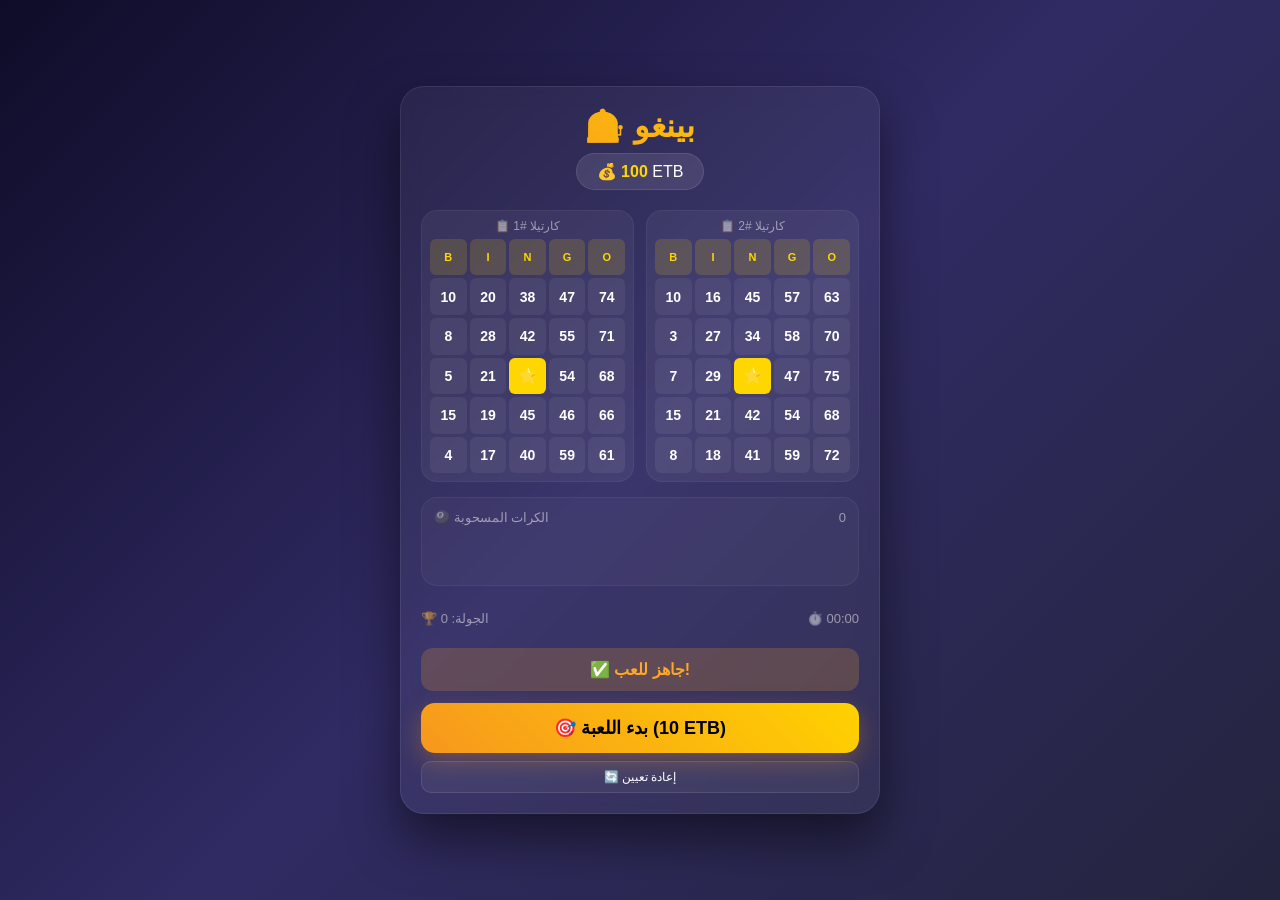
==== bingo_bot/index.html @ c43c43f7 "تطبيق البنغو" ====
<!DOCTYPE html>
<html lang="ar">
<head>
    <meta charset="UTF-8">
    <meta name="viewport" content="width=device-width, initial-scale=1.0">
    <title>🎰 بينغو</title>
    <style>
        * { margin: 0; padding: 0; box-sizing: border-box; }
        body {
            font-family: 'Segoe UI', Tahoma, Geneva, Verdana, sans-serif;
            background: linear-gradient(135deg, #0f0c29, #302b63, #24243e);
            color: #fff;
            min-height: 100vh;
            padding: 15px;
            display: flex;
            justify-content: center;
            align-items: center;
        }
        .container {
            max-width: 480px;
            width: 100%;
            background: rgba(255,255,255,0.05);
            border-radius: 24px;
            padding: 20px;
            backdrop-filter: blur(10px);
            border: 1px solid rgba(255,255,255,0.08);
            box-shadow: 0 25px 50px rgba(0,0,0,0.5);
        }
        .header {
            text-align: center;
            margin-bottom: 20px;
        }
        .header h1 {
            font-size: 32px;
            margin: 0;
            background: linear-gradient(45deg, #f7971e, #ffd200);
            -webkit-background-clip: text;
            -webkit-text-fill-color: transparent;
        }
        .balance {
            background: rgba(255,255,255,0.1);
            padding: 8px 20px;
            border-radius: 30px;
            display: inline-block;
            font-size: 16px;
            margin-top: 8px;
            border: 1px solid rgba(255,255,255,0.1);
        }
        .balance span { color: #ffd700; font-weight: bold; }
        .cartela-container {
            display: grid;
            grid-template-columns: 1fr 1fr;
            gap: 12px;
            margin: 15px 0;
        }
        .cartela-wrapper {
            background: rgba(255,255,255,0.05);
            border-radius: 16px;
            padding: 8px;
            border: 1px solid rgba(255,255,255,0.05);
        }
        .cartela-title {
            text-align: center;
            font-size: 12px;
            color: rgba(255,255,255,0.5);
            margin-bottom: 6px;
        }
        .cartela {
            display: grid;
            grid-template-columns: repeat(5, 1fr);
            gap: 3px;
        }
        .cell {
            aspect-ratio: 1;
            display: flex;
            align-items: center;
            justify-content: center;
            font-size: 14px;
            font-weight: 600;
            background: rgba(255,255,255,0.06);
            border-radius: 6px;
            transition: all 0.3s;
        }
        .cell.label {
            background: rgba(255,215,0,0.15);
            font-size: 11px;
            color: #ffd700;
        }
        .cell.free {
            background: #ffd700;
            color: #000;
            font-size: 16px;
        }
        .cell.marked {
            background: #00e676;
            color: #000;
            transform: scale(0.92);
            box-shadow: 0 0 20px rgba(0,230,118,0.3);
        }
        .cell.bingo {
            background: #ff1744;
            color: #fff;
            animation: pulse 0.5s infinite;
            box-shadow: 0 0 30px rgba(255,23,68,0.5);
        }
        @keyframes pulse {
            0%, 100% { transform: scale(1); }
            50% { transform: scale(1.1); }
        }
        .drawn-area {
            margin: 15px 0;
            padding: 12px;
            background: rgba(255,255,255,0.03);
            border-radius: 16px;
            border: 1px solid rgba(255,255,255,0.05);
        }
        .drawn-title {
            font-size: 13px;
            color: rgba(255,255,255,0.5);
            margin-bottom: 8px;
            display: flex;
            justify-content: space-between;
        }
        .drawn-numbers {
            display: flex;
            flex-wrap: wrap;
            gap: 6px;
            min-height: 40px;
            justify-content: center;
        }
        .ball {
            background: linear-gradient(145deg, #ff6b6b, #c0392b);
            width: 34px;
            height: 34px;
            border-radius: 50%;
            display: flex;
            align-items: center;
            justify-content: center;
            font-weight: 700;
            font-size: 13px;
            box-shadow: 0 4px 15px rgba(255,107,107,0.3);
            animation: bounceIn 0.4s;
        }
        @keyframes bounceIn {
            0% { transform: scale(0) rotate(180deg); }
            70% { transform: scale(1.2) rotate(-10deg); }
            100% { transform: scale(1) rotate(0deg); }
        }
        .status {
            text-align: center;
            padding: 12px;
            border-radius: 12px;
            margin: 12px 0;
            font-weight: 600;
            font-size: 16px;
        }
        .status.waiting { background: rgba(255,167,38,0.2); color: #ffa726; }
        .status.playing { background: rgba(66,165,245,0.2); color: #42a5f5; }
        .status.bingo { background: rgba(102,187,106,0.3); color: #66bb6a; animation: pulse 0.5s infinite; }
        .status.error { background: rgba(255,23,68,0.2); color: #ff1744; }
        .btn {
            background: linear-gradient(45deg, #f7971e, #ffd200);
            border: none;
            padding: 14px;
            border-radius: 14px;
            font-size: 18px;
            font-weight: 700;
            color: #000;
            width: 100%;
            cursor: pointer;
            transition: all 0.3s;
            box-shadow: 0 8px 25px rgba(247,151,30,0.3);
        }
        .btn:active { transform: scale(0.95); }
        .btn:disabled {
            opacity: 0.4;
            transform: none;
            box-shadow: none;
        }
        .info {
            display: flex;
            justify-content: space-between;
            padding: 10px 0;
            font-size: 13px;
            color: rgba(255,255,255,0.5);
        }
        .btn-reset {
            background: rgba(255,255,255,0.05);
            border: 1px solid rgba(255,255,255,0.1);
            padding: 8px;
            border-radius: 10px;
            color: #fff;
            font-size: 12px;
            cursor: pointer;
            margin-top: 8px;
            width: 100%;
        }
        .btn-reset:active { opacity: 0.5; }
        @media (max-width: 400px) {
            .cell { font-size: 11px; }
            .ball { width: 28px; height: 28px; font-size: 11px; }
            .container { padding: 12px; }
        }
    </style>
</head>
<body>
    <div class="container">
        <div class="header">
            <h1>🎰 بينغو</h1>
            <div class="balance">💰 <span id="balance">0</span> ETB</div>
        </div>

        <div class="cartela-container">
            <div class="cartela-wrapper">
                <div class="cartela-title">📋 كارتيلا #1</div>
                <div id="cartela1" class="cartela"></div>
            </div>
            <div class="cartela-wrapper">
                <div class="cartela-title">📋 كارتيلا #2</div>
                <div id="cartela2" class="cartela"></div>
            </div>
        </div>

        <div class="drawn-area">
            <div class="drawn-title">
                <span>🎱 الكرات المسحوبة</span>
                <span id="ballCount">0</span>
            </div>
            <div class="drawn-numbers" id="drawnNumbers"></div>
        </div>

        <div class="info">
            <span>🏆 الجولة: <span id="roundNumber">0</span></span>
            <span>⏱️ <span id="timer">00:00</span></span>
        </div>

        <div class="status waiting" id="status">⏳ جاهز للعب!</div>

        <button class="btn" id="playBtn" onclick="startGame()">🎯 بدء اللعبة (10 ETB)</button>
        <button class="btn-reset" onclick="resetGame()">🔄 إعادة تعيين</button>
    </div>

    <script>
        let balance = 100;
        let cartelas = [];
        let drawnNumbers = [];
        let roundNumber = 0;
        let gameRunning = false;
        let timerInterval = null;
        let seconds = 0;

        function generateCartela() {
            const ranges = {
                'B': Array.from({length: 15}, (_, i) => i + 1),
                'I': Array.from({length: 15}, (_, i) => i + 16),
                'N': Array.from({length: 15}, (_, i) => i + 31),
                'G': Array.from({length: 15}, (_, i) => i + 46),
                'O': Array.from({length: 15}, (_, i) => i + 61)
            };
            
            let cartela = [];
            for (let col in ranges) {
                let numbers = [...ranges[col]];
                let selected = [];
                for (let i = 0; i < 5; i++) {
                    let idx = Math.floor(Math.random() * numbers.length);
                    selected.push(numbers[idx]);
                    numbers.splice(idx, 1);
                }
                cartela.push(selected);
            }
            
            let rows = [];
            for (let i = 0; i < 5; i++) {
                rows.push(cartela.map(col => col[i]));
            }
            rows[2][2] = 'FREE';
            return rows;
        }

        function renderCartela(cartela, containerId) {
            const container = document.getElementById(containerId);
            container.innerHTML = '';
            
            const labels = ['B', 'I', 'N', 'G', 'O'];
            labels.forEach(label => {
                let div = document.createElement('div');
                div.className = 'cell label';
                div.textContent = label;
                container.appendChild(div);
            });
            
            for (let row of cartela) {
                for (let num of row) {
                    let div = document.createElement('div');
                    div.className = 'cell';
                    if (num === 'FREE') {
                        div.className = 'cell free';
                        div.textContent = '⭐';
                    } else if (drawnNumbers.includes(num)) {
                        div.className = 'cell marked';
                        div.textContent = num;
                    } else {
                        div.textContent = num;
                    }
                    container.appendChild(div);
                }
            }
        }

        function renderDrawnNumbers() {
            const container = document.getElementById('drawnNumbers');
            container.innerHTML = '';
            drawnNumbers.slice(-20).forEach(num => {
                let ball = document.createElement('div');
                ball.className = 'ball';
                ball.textContent = num;
                container.appendChild(ball);
            });
            document.getElementById('ballCount').textContent = drawnNumbers.length;
        }

        function checkBingo(cartela) {
            for (let row of cartela) {
                if (row.every(n => n === 'FREE' || drawnNumbers.includes(n))) {
                    return true;
                }
            }
            
            for (let col = 0; col < 5; col++) {
                if (cartela.every(row => row[col] === 'FREE' || drawnNumbers.includes(row[col]))) {
                    return true;
                }
            }
            
            if (cartela.every((row, i) => row[i] === 'FREE' || drawnNumbers.includes(row[i]))) return true;
            if (cartela.every((row, i) => row[4-i] === 'FREE' || drawnNumbers.includes(row[4-i]))) return true;
            
            return false;
        }

        function startTimer() {
            seconds = 0;
            if (timerInterval) clearInterval(timerInterval);
            timerInterval = setInterval(() => {
                seconds++;
                let mins = String(Math.floor(seconds / 60)).padStart(2, '0');
                let secs = String(seconds % 60).padStart(2, '0');
                document.getElementById('timer').textContent = `${mins}:${secs}`;
            }, 1000);
        }

        function stopTimer() {
            if (timerInterval) {
                clearInterval(timerInterval);
                timerInterval = null;
            }
        }

        function startGame() {
            if (gameRunning) return;
            if (balance < 10) {
                setStatus('❌ رصيد غير كافٍ!', 'error');
                return;
            }
            
            balance -= 10;
            updateBalance();
            drawnNumbers = [];
            roundNumber++;
            document.getElementById('roundNumber').textContent = roundNumber;
            gameRunning = true;
            document.getElementById('playBtn').disabled = true;
            setStatus('🎯 جاري سحب الكرات...', 'playing');
            startTimer();
            
            cartelas = [generateCartela(), generateCartela()];
            renderCartela(cartelas[0], 'cartela1');
            renderCartela(cartelas[1], 'cartela2');
            renderDrawnNumbers();
            
            drawBalls();
        }

        function drawBalls() {
            let available = Array.from({length: 75}, (_, i) => i + 1)
                .filter(n => !drawnNumbers.includes(n));
            
            if (available.length === 0 || !gameRunning) {
                endGame('😔 انتهت الجولة! لم يفز أحد', 'waiting');
                return;
            }
            
            let ball = available[Math.floor(Math.random() * available.length)];
            drawnNumbers.push(ball);
            renderDrawnNumbers();
            
            renderCartela(cartelas[0], 'cartela1');
            renderCartela(cartelas[1], 'cartela2');
            
            for (let i = 0; i < cartelas.length; i++) {
                if (checkBingo(cartelas[i])) {
                    let prize = Math.floor(10 * 0.8);
                    balance += prize;
                    updateBalance();
                    setStatus(`🎉 بنغو! ربحت ${prize} ETB!`, 'bingo');
                    gameRunning = false;
                    document.getElementById('playBtn').disabled = false;
                    stopTimer();
                    
                    let container = document.getElementById(i === 0 ? 'cartela1' : 'cartela2');
                    container.querySelectorAll('.cell.marked').forEach(el => {
                        if (el.textContent !== 'FREE') {
                            el.className = 'cell bingo';
                        }
                    });
                    
                    if (window.Telegram && window.Telegram.WebApp) {
                        window.Telegram.WebApp.sendData(JSON.stringify({
                            type: 'bingo',
                            message: `🎉 بنغو! ربحت ${prize} ETB!`
                        }));
                    }
                    return;
                }
            }
            
            setTimeout(drawBalls, 1500);
        }

        function endGame(message, statusType) {
            gameRunning = false;
            document.getElementById('playBtn').disabled = false;
            stopTimer();
            setStatus(message, statusType);
        }

        function resetGame() {
            gameRunning = false;
            document.getElementById('playBtn').disabled = false;
            stopTimer();
            drawnNumbers = [];
            roundNumber = 0;
            document.getElementById('roundNumber').textContent = '0';
            document.getElementById('timer').textContent = '00:00';
            cartelas = [generateCartela(), generateCartela()];
            renderCartela(cartelas[0], 'cartela1');
            renderCartela(cartelas[1], 'cartela2');
            renderDrawnNumbers();
            setStatus('🔄 تم إعادة التعيين!', 'waiting');
            balance = 100;
            updateBalance();
        }

        function updateBalance() {
            document.getElementById('balance').textContent = balance;
        }

        function setStatus(text, type) {
            const el = document.getElementById('status');
            el.textContent = text;
            el.className = `status ${type}`;
        }

        function init() {
            cartelas = [generateCartela(), generateCartela()];
            renderCartela(cartelas[0], 'cartela1');
            renderCartela(cartelas[1], 'cartela2');
            renderDrawnNumbers();
            updateBalance();
            setStatus('✅ جاهز للعب!', 'waiting');
            
            if (window.Telegram && window.Telegram.WebApp) {
                window.Telegram.WebApp.ready();
                window.Telegram.WebApp.expand();
            }
        }

        init();
    </script>
</body>
</html>
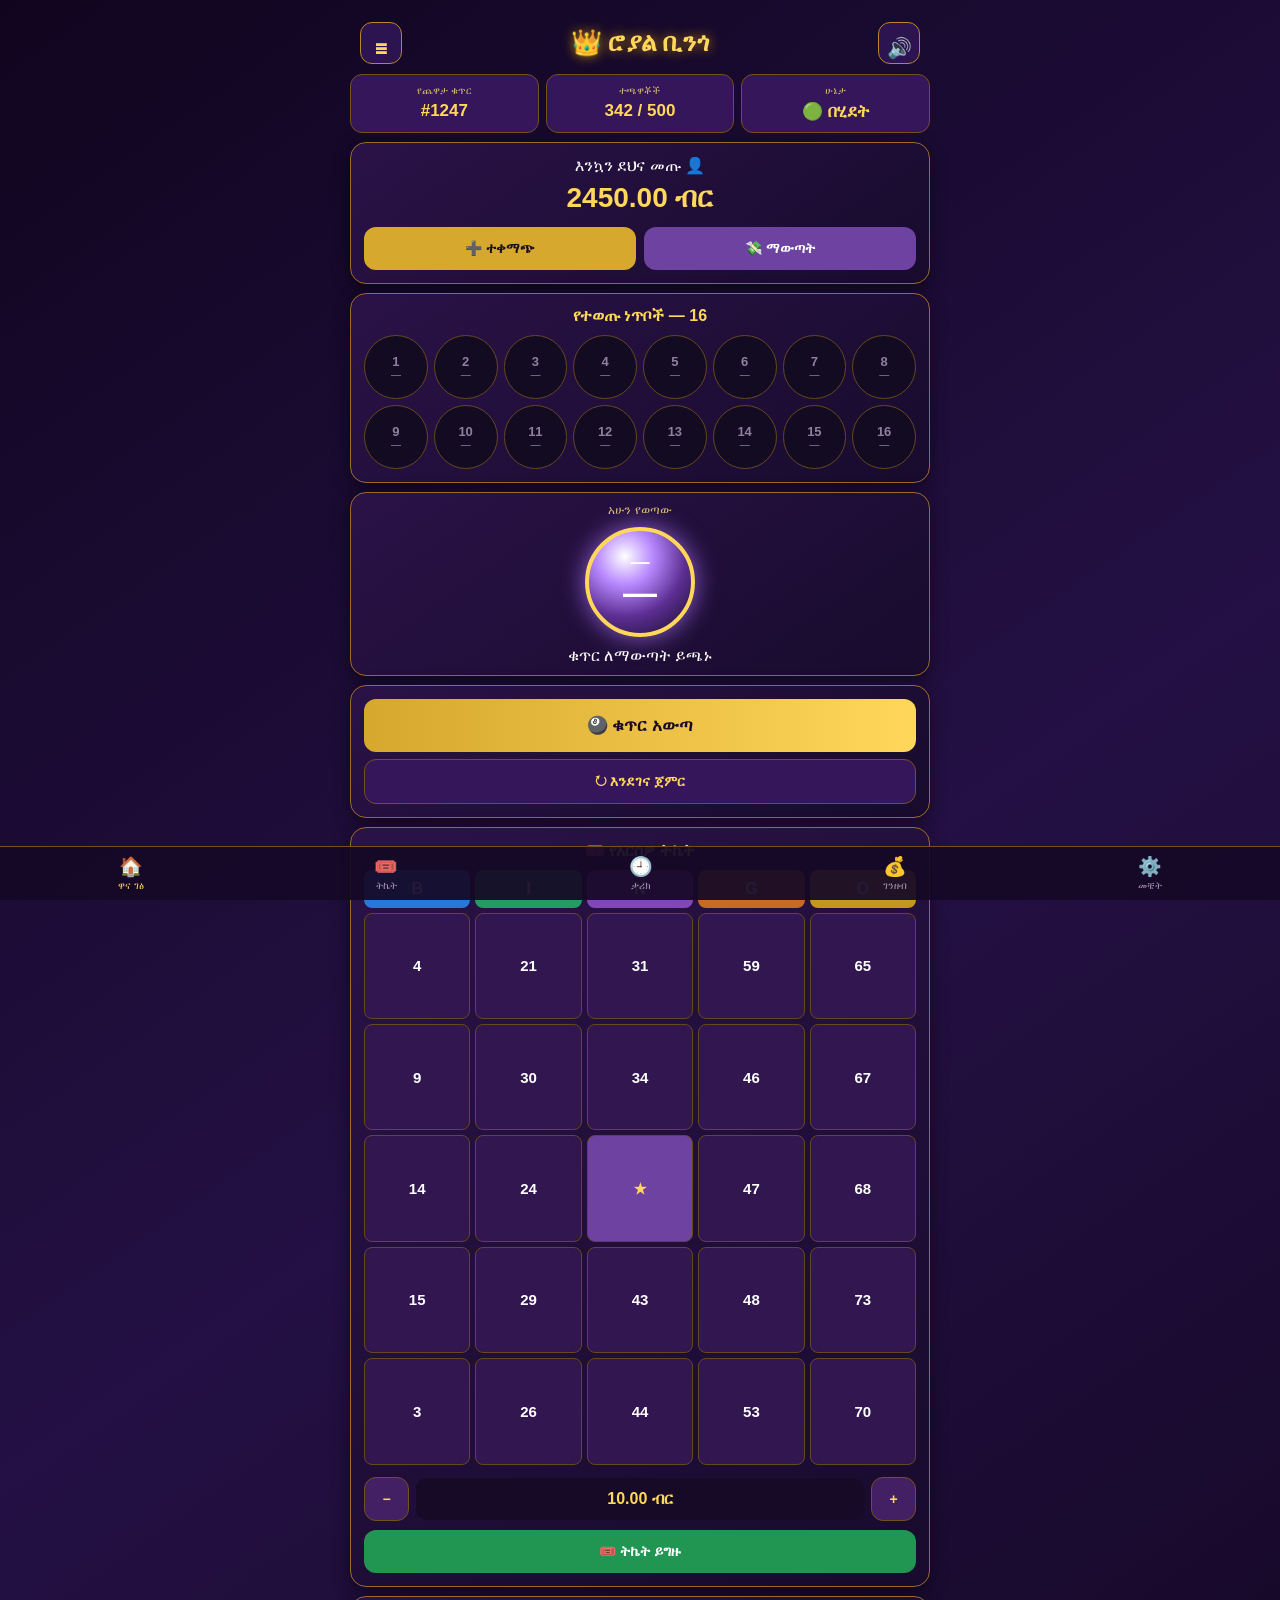
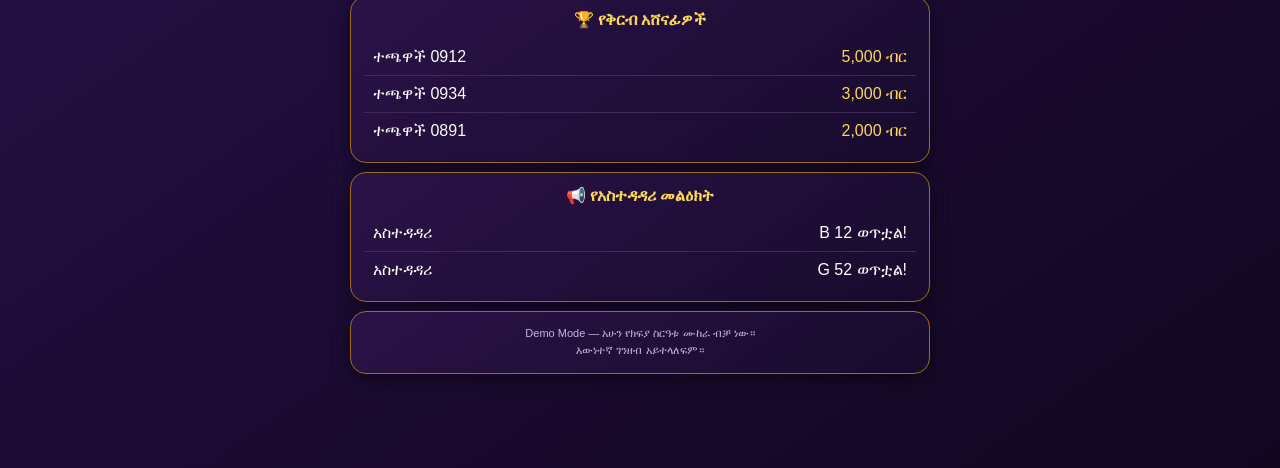
==== commit 1f747574: "Update Bingo Mini App" ====
--- a/bingo_bot/index.html
+++ b/bingo_bot/index.html
@@ -1,483 +1,697 @@
 <!DOCTYPE html>
-<html lang="ar">
+<html lang="am">
 <head>
-    <meta charset="UTF-8">
-    <meta name="viewport" content="width=device-width, initial-scale=1.0">
-    <title>🎰 بينغو</title>
-    <style>
-        * { margin: 0; padding: 0; box-sizing: border-box; }
-        body {
-            font-family: 'Segoe UI', Tahoma, Geneva, Verdana, sans-serif;
-            background: linear-gradient(135deg, #0f0c29, #302b63, #24243e);
-            color: #fff;
-            min-height: 100vh;
-            padding: 15px;
-            display: flex;
-            justify-content: center;
-            align-items: center;
+<meta charset="UTF-8">
+<meta name="viewport" content="width=device-width,initial-scale=1.0,maximum-scale=1.0,user-scalable=no">
+<title>ሮያል ቢንጎ</title>
+
+<style>
+*{box-sizing:border-box}
+body{
+  margin:0;
+  background:linear-gradient(145deg,#10051f,#241044,#12061f);
+  color:#fff;
+  font-family:Arial,"Noto Sans Ethiopic",sans-serif;
+  min-height:100vh;
+}
+.container{max-width:600px;margin:auto;padding:12px 10px 85px}
+
+.header{
+  display:flex;
+  align-items:center;
+  justify-content:space-between;
+  padding:10px;
+}
+.logo{
+  font-size:25px;
+  font-weight:900;
+  color:#ffd75a;
+  text-shadow:0 0 12px #b8860b;
+}
+.icon-btn{
+  width:42px;height:42px;border:1px solid #b88728;
+  border-radius:12px;background:#2c1450;color:#ffd75a;
+  font-size:20px;
+}
+
+.card{
+  background:linear-gradient(145deg,#2a1247,#180b2d);
+  border:1px solid #9c6b24;
+  border-radius:16px;
+  padding:13px;
+  margin:9px 0;
+  box-shadow:0 5px 18px #0007;
+}
+
+.stats{
+  display:grid;
+  grid-template-columns:repeat(3,1fr);
+  gap:7px;
+}
+.stat{
+  text-align:center;
+  padding:10px 4px;
+  border-radius:12px;
+  background:#35165a;
+  border:1px solid #76501c;
+}
+.stat small{display:block;color:#d7bd78;font-size:10px}
+.stat b{display:block;color:#ffd75a;font-size:17px;margin-top:4px}
+
+.wallet{text-align:center}
+.balance{
+  font-size:28px;
+  font-weight:bold;
+  color:#ffd75a;
+  margin:7px 0 12px;
+}
+.buttons{
+  display:grid;
+  grid-template-columns:1fr 1fr;
+  gap:8px;
+}
+button{
+  border:0;
+  border-radius:12px;
+  padding:13px 8px;
+  font-weight:bold;
+  font-size:14px;
+  cursor:pointer;
+}
+.deposit{background:#d6a82d;color:#160c22}
+.withdraw{background:#6e42a0;color:white}
+
+.section-title{
+  text-align:center;
+  color:#ffd75a;
+  font-weight:bold;
+  margin-bottom:10px;
+}
+
+.balls{
+  display:grid;
+  grid-template-columns:repeat(8,1fr);
+  gap:6px;
+}
+.ball-slot{
+  aspect-ratio:1;
+  border-radius:50%;
+  background:#130b21;
+  border:1px solid #654820;
+  display:flex;
+  align-items:center;
+  justify-content:center;
+  flex-direction:column;
+  font-size:10px;
+  color:#8d819b;
+}
+.ball-slot.active{
+  color:#fff;
+  background:radial-gradient(circle at 35% 30%,#fff,#7650b5 35%,#27103e 75%);
+  border-color:#ffd75a;
+  box-shadow:0 0 12px #9d6cff;
+}
+.ball-slot strong{font-size:13px}
+
+.current{
+  text-align:center;
+  padding:10px;
+}
+.current-label{color:#d7bd78;font-size:12px}
+.current-ball{
+  width:110px;height:110px;
+  margin:10px auto;
+  border-radius:50%;
+  display:flex;
+  align-items:center;
+  justify-content:center;
+  flex-direction:column;
+  background:radial-gradient(circle at 35% 25%,#fff,#b889ff 28%,#5c2e92 60%,#160b27 100%);
+  border:4px solid #ffd75a;
+  box-shadow:0 0 25px #8e5ed0;
+}
+.current-ball span{font-size:19px;font-weight:bold}
+.current-ball b{font-size:34px}
+
+.draw{
+  width:100%;
+  background:linear-gradient(90deg,#d6a82d,#ffd75a);
+  color:#1b0b2a;
+  font-size:17px;
+  padding:16px;
+}
+.reset{
+  width:100%;
+  margin-top:7px;
+  background:#35165a;
+  color:#ffd75a;
+  border:1px solid #76501c;
+}
+
+.bingo{
+  display:grid;
+  grid-template-columns:repeat(5,1fr);
+  gap:5px;
+}
+.bingo-head{
+  padding:10px 3px;
+  text-align:center;
+  font-weight:bold;
+  border-radius:8px;
+  color:#fff;
+}
+.b{background:#2678d9}.i{background:#239c62}.n{background:#8247b7}
+.g{background:#c56b24}.o{background:#c4971c}
+
+.bingo-cell{
+  aspect-ratio:1;
+  display:flex;
+  align-items:center;
+  justify-content:center;
+  background:#321650;
+  border:1px solid #654820;
+  border-radius:8px;
+  font-weight:bold;
+  font-size:15px;
+}
+.bingo-cell.marked{
+  background:#d6a82d;
+  color:#1a0b28;
+  box-shadow:0 0 8px #ffd75a;
+}
+.free{
+  background:#6e42a0;
+  color:#ffd75a;
+}
+
+.ticket-controls{
+  display:grid;
+  grid-template-columns:45px 1fr 45px;
+  gap:7px;
+  align-items:center;
+  margin-top:12px;
+}
+.ticket-controls button{
+  background:#432063;color:#ffd75a;
+  border:1px solid #76501c;
+}
+.ticket-price{
+  text-align:center;
+  background:#170a27;
+  padding:12px;
+  border-radius:10px;
+  color:#ffd75a;
+  font-weight:bold;
+}
+.buy{
+  width:100%;
+  margin-top:9px;
+  background:#219653;
+  color:white;
+}
+
+.list-item{
+  display:flex;
+  justify-content:space-between;
+  padding:9px;
+  border-bottom:1px solid #43285b;
+}
+.list-item:last-child{border:0}
+.win{color:#ffd75a}
+
+.modal{
+  display:none;
+  position:fixed;
+  inset:0;
+  background:#000b;
+  z-index:10;
+  align-items:center;
+  justify-content:center;
+  padding:20px;
+}
+.modal-box{
+  width:100%;
+  max-width:400px;
+  background:#241044;
+  border:1px solid #b88728;
+  border-radius:18px;
+  padding:18px;
+}
+.modal-box h2{text-align:center;color:#ffd75a}
+.input{
+  width:100%;
+  padding:13px;
+  margin:7px 0;
+  border-radius:10px;
+  border:1px solid #76501c;
+  background:#130a20;
+  color:white;
+}
+.confirm{width:100%;background:#d6a82d;color:#160c22}
+.close{width:100%;margin-top:7px;background:#432063;color:white}
+
+.nav{
+  position:fixed;
+  bottom:0;
+  left:0;right:0;
+  background:#160927ee;
+  border-top:1px solid #76501c;
+  display:flex;
+  justify-content:space-around;
+  padding:8px 3px;
+  z-index:5;
+}
+.nav div{
+  text-align:center;
+  color:#a994b9;
+  font-size:10px;
+}
+.nav div.active{color:#ffd75a}
+.nav span{display:block;font-size:19px;margin-bottom:2px}
+
+.notice{
+  text-align:center;
+  color:#c9b7d8;
+  font-size:11px;
+  line-height:1.6;
+}
+</style>
+</head>
+
+<body>
+
+<div class="container">
+
+<div class="header">
+  <button class="icon-btn" onclick="alert('القائمة')">☰</button>
+  <div class="logo">👑 ሮያል ቢንጎ</div>
+  <button class="icon-btn" onclick="toggleSound()">🔊</button>
+</div>
+
+<div class="stats">
+  <div class="stat">
+    <small>የጨዋታ ቁጥር</small>
+    <b>#1247</b>
+  </div>
+  <div class="stat">
+    <small>ተጫዋቾች</small>
+    <b>342 / 500</b>
+  </div>
+  <div class="stat">
+    <small>ሁኔታ</small>
+    <b>🟢 በሂደት</b>
+  </div>
+</div>
+
+<div class="card wallet">
+  <div>እንኳን ደህና መጡ 👤</div>
+  <div class="balance" id="balance">2,450.00 ብር</div>
+  <div class="buttons">
+    <button class="deposit" onclick="openDeposit()">➕ ተቀማጭ</button>
+    <button class="withdraw" onclick="openWithdraw()">💸 ማውጣት</button>
+  </div>
+</div>
+
+<div class="card">
+  <div class="section-title">የተወጡ ነጥቦች — 16</div>
+  <div class="balls" id="balls"></div>
+</div>
+
+<div class="card current">
+  <div class="current-label">አሁን የወጣው</div>
+  <div class="current-ball" id="currentBall">
+    <span>—</span>
+    <b>—</b>
+  </div>
+  <div id="drawText">ቁጥር ለማውጣት ይጫኑ</div>
+</div>
+
+<div class="card">
+  <button class="draw" onclick="drawBall()">🎱 ቁጥር አውጣ</button>
+  <button class="reset" onclick="resetGame()">↻ እንደገና ጀምር</button>
+</div>
+
+<div class="card">
+  <div class="section-title">🎟️ የእርስዎ ትኬት</div>
+  <div class="bingo" id="ticket"></div>
+
+  <div class="ticket-controls">
+    <button onclick="changePrice(-1)">−</button>
+    <div class="ticket-price" id="ticketPrice">10.00 ብር</div>
+    <button onclick="changePrice(1)">+</button>
+  </div>
+
+  <button class="buy" onclick="buyTicket()">🎟️ ትኬት ይግዙ</button>
+</div>
+
+<div class="card">
+  <div class="section-title">🏆 የቅርብ አሸናፊዎች</div>
+
+  <div class="list-item">
+    <span>ተጫዋች 0912</span>
+    <span class="win">5,000 ብር</span>
+  </div>
+  <div class="list-item">
+    <span>ተጫዋች 0934</span>
+    <span class="win">3,000 ብር</span>
+  </div>
+  <div class="list-item">
+    <span>ተጫዋች 0891</span>
+    <span class="win">2,000 ብር</span>
+  </div>
+</div>
+
+<div class="card">
+  <div class="section-title">📢 የአስተዳዳሪ መልዕክት</div>
+  <div class="list-item">
+    <span>አስተዳዳሪ</span>
+    <span>B 12 ወጥቷል!</span>
+  </div>
+  <div class="list-item">
+    <span>አስተዳዳሪ</span>
+    <span>G 52 ወጥቷል!</span>
+  </div>
+</div>
+
+<div class="card notice">
+  Demo Mode — አሁን የክፍያ ስርዓቱ ሙከራ ብቻ ነው።<br>
+  እውነተኛ ገንዘብ አይተላለፍም።
+</div>
+
+</div>
+
+<div class="nav">
+  <div class="active"><span>🏠</span>ዋና ገፅ</div>
+  <div><span>🎟️</span>ትኬት</div>
+  <div><span>🕘</span>ታሪክ</div>
+  <div><span>💰</span>ገንዘብ</div>
+  <div><span>⚙️</span>መቼት</div>
+</div>
+
+<!-- Deposit -->
+<div class="modal" id="depositModal">
+  <div class="modal-box">
+    <h2>➕ ተቀማጭ ማድረግ</h2>
+
+    <select class="input" id="depositMethod">
+      <option>Telebirr</option>
+      <option>Bank Transfer</option>
+      <option>Other</option>
+    </select>
+
+    <input class="input" id="depositAmount" type="number" placeholder="መጠን በብር">
+
+    <input class="input" id="depositRef" placeholder="የክፍያ ማረጋገጫ ቁጥር">
+
+    <button class="confirm" onclick="confirmDeposit()">✅ ተቀማጭ አረጋግጥ</button>
+    <button class="close" onclick="closeModals()">መዝጋት</button>
+  </div>
+</div>
+
+<!-- Withdraw -->
+<div class="modal" id="withdrawModal">
+  <div class="modal-box">
+    <h2>💸 ገንዘብ ማውጣት</h2>
+
+    <input class="input" id="withdrawAmount" type="number" placeholder="መጠን በብር">
+
+    <input class="input" id="withdrawAccount" placeholder="የመቀበያ ሂሳብ / ስልክ">
+
+    <button class="confirm" onclick="confirmWithdraw()">📤 የማውጣት ጥያቄ ላክ</button>
+    <button class="close" onclick="closeModals()">መዝጋት</button>
+  </div>
+</div>
+
+<script>
+
+let called=[];
+let soundEnabled=true;
+let ticketPrice=10;
+let balance=2450;
+
+const amharicNumbers={
+1:"አንድ",2:"ሁለት",3:"ሶስት",4:"አራት",5:"አምስት",
+6:"ስድስት",7:"ሰባት",8:"ስምንት",9:"ዘጠኝ",10:"አስር",
+11:"አስራ አንድ",12:"አስራ ሁለት",13:"አስራ ሶስት",
+14:"አስራ አራት",15:"አስራ አምስት",16:"አስራ ስድስት",
+17:"አስራ ሰባት",18:"አስራ ስምንት",19:"አስራ ዘጠኝ",
+20:"ሃያ",21:"ሃያ አንድ",22:"ሃያ ሁለት",23:"ሃያ ሶስት",
+24:"ሃያ አራት",25:"ሃያ አምስት",26:"ሃያ ስድስት",
+27:"ሃያ ሰባት",28:"ሃያ ስምንት",29:"ሃያ ዘጠኝ",
+30:"ሰላሳ",31:"ሰላሳ አንድ",32:"ሰላሳ ሁለት",
+33:"ሰላሳ ሶስት",34:"ሰላሳ አራት",35:"ሰላሳ አምስት",
+36:"ሰላሳ ስድስት",37:"ሰላሳ ሰባት",38:"ሰላሳ ስምንት",
+39:"ሰላሳ ዘጠኝ",40:"አርባ",41:"አርባ አንድ",
+42:"አርባ ሁለት",43:"አርባ ሶስት",44:"አርባ አራት",
+45:"አርባ አምስት",46:"አርባ ስድስት",47:"አርባ ሰባት",
+48:"አርባ ስምንት",49:"አርባ ዘጠኝ",50:"ሃምሳ",
+51:"ሃምሳ አንድ",52:"ሃምሳ ሁለት",53:"ሃምሳ ሶስት",
+54:"ሃምሳ አራት",55:"ሃምሳ አምስት",56:"ሃምሳ ስድስት",
+57:"ሃምሳ ሰባት",58:"ሃምሳ ስምንት",59:"ሃምሳ ዘጠኝ",
+60:"ስልሳ",61:"ስልሳ አንድ",62:"ስልሳ ሁለት",
+63:"ስልሳ ሶስት",64:"ስልሳ አራት",65:"ስልሳ አምስት",
+66:"ስልሳ ስድስት",67:"ስልሳ ሰባት",68:"ስልሳ ስምንት",
+69:"ስልሳ ዘጠኝ",70:"ሰባ",71:"ሰባ አንድ",
+72:"ሰባ ሁለት",73:"ሰባ ሶስት",74:"ሰባ አራት",
+75:"ሰባ አምስት"
+};
+
+function letter(n){
+  if(n<=15)return "B";
+  if(n<=30)return "I";
+  if(n<=45)return "N";
+  if(n<=60)return "G";
+  return "O";
+}
+
+function renderBalls(){
+  const box=document.getElementById("balls");
+  box.innerHTML="";
+
+  for(let i=0;i<16;i++){
+    const d=document.createElement("div");
+    d.className="ball-slot";
+
+    if(called[i]){
+      d.classList.add("active");
+      d.innerHTML="<strong>"+letter(called[i])+"</strong>"+called[i];
+    }else{
+      d.innerHTML="<strong>"+(i+1)+"</strong>—";
+    }
+
+    box.appendChild(d);
+  }
+}
+
+function drawBall(){
+
+  if(called.length>=16){
+    alert("16 ቁጥሮች ተወጥተዋል። ዙሩ ተጠናቋል!");
+    return;
+  }
+
+  let available=[];
+
+  for(let i=1;i<=75;i++){
+    if(!called.includes(i)) available.push(i);
+  }
+
+  const n=available[Math.floor(Math.random()*available.length)];
+
+  called.push(n);
+
+  document.getElementById("currentBall").innerHTML=
+    "<span>"+letter(n)+"</span><b>"+n+"</b>";
+
+  document.getElementById("drawText").textContent=
+    letter(n)+" "+amharicNumbers[n];
+
+  renderBalls();
+  markTicket(n);
+  speak(letter(n)+" "+amharicNumbers[n]);
+}
+
+function speak(text){
+
+  if(!soundEnabled || !("speechSynthesis" in window))return;
+
+  speechSynthesis.cancel();
+
+  const u=new SpeechSynthesisUtterance(text);
+  u.lang="am-ET";
+  u.rate=.78;
+  u.pitch=1;
+
+  speechSynthesis.speak(u);
+}
+
+function toggleSound(){
+  soundEnabled=!soundEnabled;
+  alert(soundEnabled?"🔊 ድምጽ በርቷል":"🔇 ድምጽ ጠፍቷል");
+}
+
+function resetGame(){
+  called=[];
+  document.getElementById("currentBall").innerHTML="<span>—</span><b>—</b>";
+  document.getElementById("drawText").textContent="ቁጥር ለማውጣት ይጫኑ";
+  renderBalls();
+  renderTicket();
+}
+
+function generateTicket(){
+
+  const cols=[
+    shuffle(range(1,15)).slice(0,5),
+    shuffle(range(16,30)).slice(0,5),
+    shuffle(range(31,45)).slice(0,5),
+    shuffle(range(46,60)).slice(0,5),
+    shuffle(range(61,75)).slice(0,5)
+  ];
+
+  return cols;
+}
+
+let ticket=generateTicket();
+
+function renderTicket(){
+
+  const box=document.getElementById("ticket");
+  box.innerHTML="";
+
+  const heads=[
+    ["B","b"],["I","i"],["N","n"],["G","g"],["O","o"]
+  ];
+
+  heads.forEach(h=>{
+    const e=document.createElement("div");
+    e.className="bingo-head "+h[1];
+    e.textContent=h[0];
+    box.appendChild(e);
+  });
+
+  for(let r=0;r<5;r++){
+    for(let c=0;c<5;c++){
+
+      const e=document.createElement("div");
+      e.className="bingo-cell";
+
+      if(r===2 && c===2){
+        e.classList.add("free");
+        e.textContent="★";
+      }else{
+        e.textContent=ticket[c][r];
+
+        if(called.includes(ticket[c][r])){
+          e.classList.add("marked");
         }
-        .container {
-            max-width: 480px;
-            width: 100%;
-            background: rgba(255,255,255,0.05);
-            border-radius: 24px;
-            padding: 20px;
-            backdrop-filter: blur(10px);
-            border: 1px solid rgba(255,255,255,0.08);
-            box-shadow: 0 25px 50px rgba(0,0,0,0.5);
-        }
-        .header {
-            text-align: center;
-            margin-bottom: 20px;
-        }
-        .header h1 {
-            font-size: 32px;
-            margin: 0;
-            background: linear-gradient(45deg, #f7971e, #ffd200);
-            -webkit-background-clip: text;
-            -webkit-text-fill-color: transparent;
-        }
-        .balance {
-            background: rgba(255,255,255,0.1);
-            padding: 8px 20px;
-            border-radius: 30px;
-            display: inline-block;
-            font-size: 16px;
-            margin-top: 8px;
-            border: 1px solid rgba(255,255,255,0.1);
-        }
-        .balance span { color: #ffd700; font-weight: bold; }
-        .cartela-container {
-            display: grid;
-            grid-template-columns: 1fr 1fr;
-            gap: 12px;
-            margin: 15px 0;
-        }
-        .cartela-wrapper {
-            background: rgba(255,255,255,0.05);
-            border-radius: 16px;
-            padding: 8px;
-            border: 1px solid rgba(255,255,255,0.05);
-        }
-        .cartela-title {
-            text-align: center;
-            font-size: 12px;
-            color: rgba(255,255,255,0.5);
-            margin-bottom: 6px;
-        }
-        .cartela {
-            display: grid;
-            grid-template-columns: repeat(5, 1fr);
-            gap: 3px;
-        }
-        .cell {
-            aspect-ratio: 1;
-            display: flex;
-            align-items: center;
-            justify-content: center;
-            font-size: 14px;
-            font-weight: 600;
-            background: rgba(255,255,255,0.06);
-            border-radius: 6px;
-            transition: all 0.3s;
-        }
-        .cell.label {
-            background: rgba(255,215,0,0.15);
-            font-size: 11px;
-            color: #ffd700;
-        }
-        .cell.free {
-            background: #ffd700;
-            color: #000;
-            font-size: 16px;
-        }
-        .cell.marked {
-            background: #00e676;
-            color: #000;
-            transform: scale(0.92);
-            box-shadow: 0 0 20px rgba(0,230,118,0.3);
-        }
-        .cell.bingo {
-            background: #ff1744;
-            color: #fff;
-            animation: pulse 0.5s infinite;
-            box-shadow: 0 0 30px rgba(255,23,68,0.5);
-        }
-        @keyframes pulse {
-            0%, 100% { transform: scale(1); }
-            50% { transform: scale(1.1); }
-        }
-        .drawn-area {
-            margin: 15px 0;
-            padding: 12px;
-            background: rgba(255,255,255,0.03);
-            border-radius: 16px;
-            border: 1px solid rgba(255,255,255,0.05);
-        }
-        .drawn-title {
-            font-size: 13px;
-            color: rgba(255,255,255,0.5);
-            margin-bottom: 8px;
-            display: flex;
-            justify-content: space-between;
-        }
-        .drawn-numbers {
-            display: flex;
-            flex-wrap: wrap;
-            gap: 6px;
-            min-height: 40px;
-            justify-content: center;
-        }
-        .ball {
-            background: linear-gradient(145deg, #ff6b6b, #c0392b);
-            width: 34px;
-            height: 34px;
-            border-radius: 50%;
-            display: flex;
-            align-items: center;
-            justify-content: center;
-            font-weight: 700;
-            font-size: 13px;
-            box-shadow: 0 4px 15px rgba(255,107,107,0.3);
-            animation: bounceIn 0.4s;
-        }
-        @keyframes bounceIn {
-            0% { transform: scale(0) rotate(180deg); }
-            70% { transform: scale(1.2) rotate(-10deg); }
-            100% { transform: scale(1) rotate(0deg); }
-        }
-        .status {
-            text-align: center;
-            padding: 12px;
-            border-radius: 12px;
-            margin: 12px 0;
-            font-weight: 600;
-            font-size: 16px;
-        }
-        .status.waiting { background: rgba(255,167,38,0.2); color: #ffa726; }
-        .status.playing { background: rgba(66,165,245,0.2); color: #42a5f5; }
-        .status.bingo { background: rgba(102,187,106,0.3); color: #66bb6a; animation: pulse 0.5s infinite; }
-        .status.error { background: rgba(255,23,68,0.2); color: #ff1744; }
-        .btn {
-            background: linear-gradient(45deg, #f7971e, #ffd200);
-            border: none;
-            padding: 14px;
-            border-radius: 14px;
-            font-size: 18px;
-            font-weight: 700;
-            color: #000;
-            width: 100%;
-            cursor: pointer;
-            transition: all 0.3s;
-            box-shadow: 0 8px 25px rgba(247,151,30,0.3);
-        }
-        .btn:active { transform: scale(0.95); }
-        .btn:disabled {
-            opacity: 0.4;
-            transform: none;
-            box-shadow: none;
-        }
-        .info {
-            display: flex;
-            justify-content: space-between;
-            padding: 10px 0;
-            font-size: 13px;
-            color: rgba(255,255,255,0.5);
-        }
-        .btn-reset {
-            background: rgba(255,255,255,0.05);
-            border: 1px solid rgba(255,255,255,0.1);
-            padding: 8px;
-            border-radius: 10px;
-            color: #fff;
-            font-size: 12px;
-            cursor: pointer;
-            margin-top: 8px;
-            width: 100%;
-        }
-        .btn-reset:active { opacity: 0.5; }
-        @media (max-width: 400px) {
-            .cell { font-size: 11px; }
-            .ball { width: 28px; height: 28px; font-size: 11px; }
-            .container { padding: 12px; }
-        }
-    </style>
-</head>
-<body>
-    <div class="container">
-        <div class="header">
-            <h1>🎰 بينغو</h1>
-            <div class="balance">💰 <span id="balance">0</span> ETB</div>
-        </div>
-
-        <div class="cartela-container">
-            <div class="cartela-wrapper">
-                <div class="cartela-title">📋 كارتيلا #1</div>
-                <div id="cartela1" class="cartela"></div>
-            </div>
-            <div class="cartela-wrapper">
-                <div class="cartela-title">📋 كارتيلا #2</div>
-                <div id="cartela2" class="cartela"></div>
-            </div>
-        </div>
-
-        <div class="drawn-area">
-            <div class="drawn-title">
-                <span>🎱 الكرات المسحوبة</span>
-                <span id="ballCount">0</span>
-            </div>
-            <div class="drawn-numbers" id="drawnNumbers"></div>
-        </div>
-
-        <div class="info">
-            <span>🏆 الجولة: <span id="roundNumber">0</span></span>
-            <span>⏱️ <span id="timer">00:00</span></span>
-        </div>
-
-        <div class="status waiting" id="status">⏳ جاهز للعب!</div>
-
-        <button class="btn" id="playBtn" onclick="startGame()">🎯 بدء اللعبة (10 ETB)</button>
-        <button class="btn-reset" onclick="resetGame()">🔄 إعادة تعيين</button>
-    </div>
-
-    <script>
-        let balance = 100;
-        let cartelas = [];
-        let drawnNumbers = [];
-        let roundNumber = 0;
-        let gameRunning = false;
-        let timerInterval = null;
-        let seconds = 0;
-
-        function generateCartela() {
-            const ranges = {
-                'B': Array.from({length: 15}, (_, i) => i + 1),
-                'I': Array.from({length: 15}, (_, i) => i + 16),
-                'N': Array.from({length: 15}, (_, i) => i + 31),
-                'G': Array.from({length: 15}, (_, i) => i + 46),
-                'O': Array.from({length: 15}, (_, i) => i + 61)
-            };
-            
-            let cartela = [];
-            for (let col in ranges) {
-                let numbers = [...ranges[col]];
-                let selected = [];
-                for (let i = 0; i < 5; i++) {
-                    let idx = Math.floor(Math.random() * numbers.length);
-                    selected.push(numbers[idx]);
-                    numbers.splice(idx, 1);
-                }
-                cartela.push(selected);
-            }
-            
-            let rows = [];
-            for (let i = 0; i < 5; i++) {
-                rows.push(cartela.map(col => col[i]));
-            }
-            rows[2][2] = 'FREE';
-            return rows;
-        }
-
-        function renderCartela(cartela, containerId) {
-            const container = document.getElementById(containerId);
-            container.innerHTML = '';
-            
-            const labels = ['B', 'I', 'N', 'G', 'O'];
-            labels.forEach(label => {
-                let div = document.createElement('div');
-                div.className = 'cell label';
-                div.textContent = label;
-                container.appendChild(div);
-            });
-            
-            for (let row of cartela) {
-                for (let num of row) {
-                    let div = document.createElement('div');
-                    div.className = 'cell';
-                    if (num === 'FREE') {
-                        div.className = 'cell free';
-                        div.textContent = '⭐';
-                    } else if (drawnNumbers.includes(num)) {
-                        div.className = 'cell marked';
-                        div.textContent = num;
-                    } else {
-                        div.textContent = num;
-                    }
-                    container.appendChild(div);
-                }
-            }
-        }
-
-        function renderDrawnNumbers() {
-            const container = document.getElementById('drawnNumbers');
-            container.innerHTML = '';
-            drawnNumbers.slice(-20).forEach(num => {
-                let ball = document.createElement('div');
-                ball.className = 'ball';
-                ball.textContent = num;
-                container.appendChild(ball);
-            });
-            document.getElementById('ballCount').textContent = drawnNumbers.length;
-        }
-
-        function checkBingo(cartela) {
-            for (let row of cartela) {
-                if (row.every(n => n === 'FREE' || drawnNumbers.includes(n))) {
-                    return true;
-                }
-            }
-            
-            for (let col = 0; col < 5; col++) {
-                if (cartela.every(row => row[col] === 'FREE' || drawnNumbers.includes(row[col]))) {
-                    return true;
-                }
-            }
-            
-            if (cartela.every((row, i) => row[i] === 'FREE' || drawnNumbers.includes(row[i]))) return true;
-            if (cartela.every((row, i) => row[4-i] === 'FREE' || drawnNumbers.includes(row[4-i]))) return true;
-            
-            return false;
-        }
-
-        function startTimer() {
-            seconds = 0;
-            if (timerInterval) clearInterval(timerInterval);
-            timerInterval = setInterval(() => {
-                seconds++;
-                let mins = String(Math.floor(seconds / 60)).padStart(2, '0');
-                let secs = String(seconds % 60).padStart(2, '0');
-                document.getElementById('timer').textContent = `${mins}:${secs}`;
-            }, 1000);
-        }
-
-        function stopTimer() {
-            if (timerInterval) {
-                clearInterval(timerInterval);
-                timerInterval = null;
-            }
-        }
-
-        function startGame() {
-            if (gameRunning) return;
-            if (balance < 10) {
-                setStatus('❌ رصيد غير كافٍ!', 'error');
-                return;
-            }
-            
-            balance -= 10;
-            updateBalance();
-            drawnNumbers = [];
-            roundNumber++;
-            document.getElementById('roundNumber').textContent = roundNumber;
-            gameRunning = true;
-            document.getElementById('playBtn').disabled = true;
-            setStatus('🎯 جاري سحب الكرات...', 'playing');
-            startTimer();
-            
-            cartelas = [generateCartela(), generateCartela()];
-            renderCartela(cartelas[0], 'cartela1');
-            renderCartela(cartelas[1], 'cartela2');
-            renderDrawnNumbers();
-            
-            drawBalls();
-        }
-
-        function drawBalls() {
-            let available = Array.from({length: 75}, (_, i) => i + 1)
-                .filter(n => !drawnNumbers.includes(n));
-            
-            if (available.length === 0 || !gameRunning) {
-                endGame('😔 انتهت الجولة! لم يفز أحد', 'waiting');
-                return;
-            }
-            
-            let ball = available[Math.floor(Math.random() * available.length)];
-            drawnNumbers.push(ball);
-            renderDrawnNumbers();
-            
-            renderCartela(cartelas[0], 'cartela1');
-            renderCartela(cartelas[1], 'cartela2');
-            
-            for (let i = 0; i < cartelas.length; i++) {
-                if (checkBingo(cartelas[i])) {
-                    let prize = Math.floor(10 * 0.8);
-                    balance += prize;
-                    updateBalance();
-                    setStatus(`🎉 بنغو! ربحت ${prize} ETB!`, 'bingo');
-                    gameRunning = false;
-                    document.getElementById('playBtn').disabled = false;
-                    stopTimer();
-                    
-                    let container = document.getElementById(i === 0 ? 'cartela1' : 'cartela2');
-                    container.querySelectorAll('.cell.marked').forEach(el => {
-                        if (el.textContent !== 'FREE') {
-                            el.className = 'cell bingo';
-                        }
-                    });
-                    
-                    if (window.Telegram && window.Telegram.WebApp) {
-                        window.Telegram.WebApp.sendData(JSON.stringify({
-                            type: 'bingo',
-                            message: `🎉 بنغو! ربحت ${prize} ETB!`
-                        }));
-                    }
-                    return;
-                }
-            }
-            
-            setTimeout(drawBalls, 1500);
-        }
-
-        function endGame(message, statusType) {
-            gameRunning = false;
-            document.getElementById('playBtn').disabled = false;
-            stopTimer();
-            setStatus(message, statusType);
-        }
-
-        function resetGame() {
-            gameRunning = false;
-            document.getElementById('playBtn').disabled = false;
-            stopTimer();
-            drawnNumbers = [];
-            roundNumber = 0;
-            document.getElementById('roundNumber').textContent = '0';
-            document.getElementById('timer').textContent = '00:00';
-            cartelas = [generateCartela(), generateCartela()];
-            renderCartela(cartelas[0], 'cartela1');
-            renderCartela(cartelas[1], 'cartela2');
-            renderDrawnNumbers();
-            setStatus('🔄 تم إعادة التعيين!', 'waiting');
-            balance = 100;
-            updateBalance();
-        }
-
-        function updateBalance() {
-            document.getElementById('balance').textContent = balance;
-        }
-
-        function setStatus(text, type) {
-            const el = document.getElementById('status');
-            el.textContent = text;
-            el.className = `status ${type}`;
-        }
-
-        function init() {
-            cartelas = [generateCartela(), generateCartela()];
-            renderCartela(cartelas[0], 'cartela1');
-            renderCartela(cartelas[1], 'cartela2');
-            renderDrawnNumbers();
-            updateBalance();
-            setStatus('✅ جاهز للعب!', 'waiting');
-            
-            if (window.Telegram && window.Telegram.WebApp) {
-                window.Telegram.WebApp.ready();
-                window.Telegram.WebApp.expand();
-            }
-        }
-
-        init();
-    </script>
+      }
+
+      box.appendChild(e);
+    }
+  }
+}
+
+function markTicket(){
+  renderTicket();
+}
+
+function range(a,b){
+  let arr=[];
+  for(let i=a;i<=b;i++)arr.push(i);
+  return arr;
+}
+
+function shuffle(arr){
+  return arr.sort(()=>Math.random()-.5);
+}
+
+function changePrice(v){
+  ticketPrice+=v*5;
+
+  if(ticketPrice<5)ticketPrice=5;
+  if(ticketPrice>100)ticketPrice=100;
+
+  document.getElementById("ticketPrice").textContent=
+    ticketPrice.toFixed(2)+" ብር";
+}
+
+function buyTicket(){
+
+  if(balance<ticketPrice){
+    alert("በቂ ቀሪ ሂሳብ የለዎትም።");
+    return;
+  }
+
+  balance-=ticketPrice;
+  updateBalance();
+
+  alert("🎟️ ትኬቱ በሙከራ ሁኔታ ተገዝቷል።");
+}
+
+function updateBalance(){
+  document.getElementById("balance").textContent=
+    balance.toFixed(2)+" ብር";
+}
+
+function openDeposit(){
+  document.getElementById("depositModal").style.display="flex";
+}
+
+function openWithdraw(){
+  document.getElementById("withdrawModal").style.display="flex";
+}
+
+function closeModals(){
+  document.getElementById("depositModal").style.display="none";
+  document.getElementById("withdrawModal").style.display="none";
+}
+
+function confirmDeposit(){
+
+  const amount=Number(document.getElementById("depositAmount").value);
+  const ref=document.getElementById("depositRef").value.trim();
+
+  if(!amount || amount<=0 || !ref){
+    alert("እባክዎ ሁሉንም መረጃ ያስገቡ።");
+    return;
+  }
+
+  alert(
+    "✅ የተቀማጭ ጥያቄዎ ተልኳል።\n"+
+    "ማረጋገጫ ከተደረገ በኋላ ቀሪ ሂሳብዎ ይጨምራል።"
+  );
+
+  closeModals();
+}
+
+function confirmWithdraw(){
+
+  const amount=Number(document.getElementById("withdrawAmount").value);
+  const account=document.getElementById("withdrawAccount").value.trim();
+
+  if(!amount || amount<=0 || !account){
+    alert("እባክዎ ሁሉንም መረጃ ያስገቡ።");
+    return;
+  }
+
+  if(amount>balance){
+    alert("የሚያወጡት መጠን ከቀሪ ሂሳብዎ በላይ ነው።");
+    return;
+  }
+
+  alert(
+    "📤 የማውጣት ጥያቄዎ ተልኳል።\n"+
+    "ይህ አሁን Demo ብቻ ነው።"
+  );
+
+  closeModals();
+}
+
+renderBalls();
+renderTicket();
+updateBalance();
+
+</script>
+
 </body>
 </html>
-
